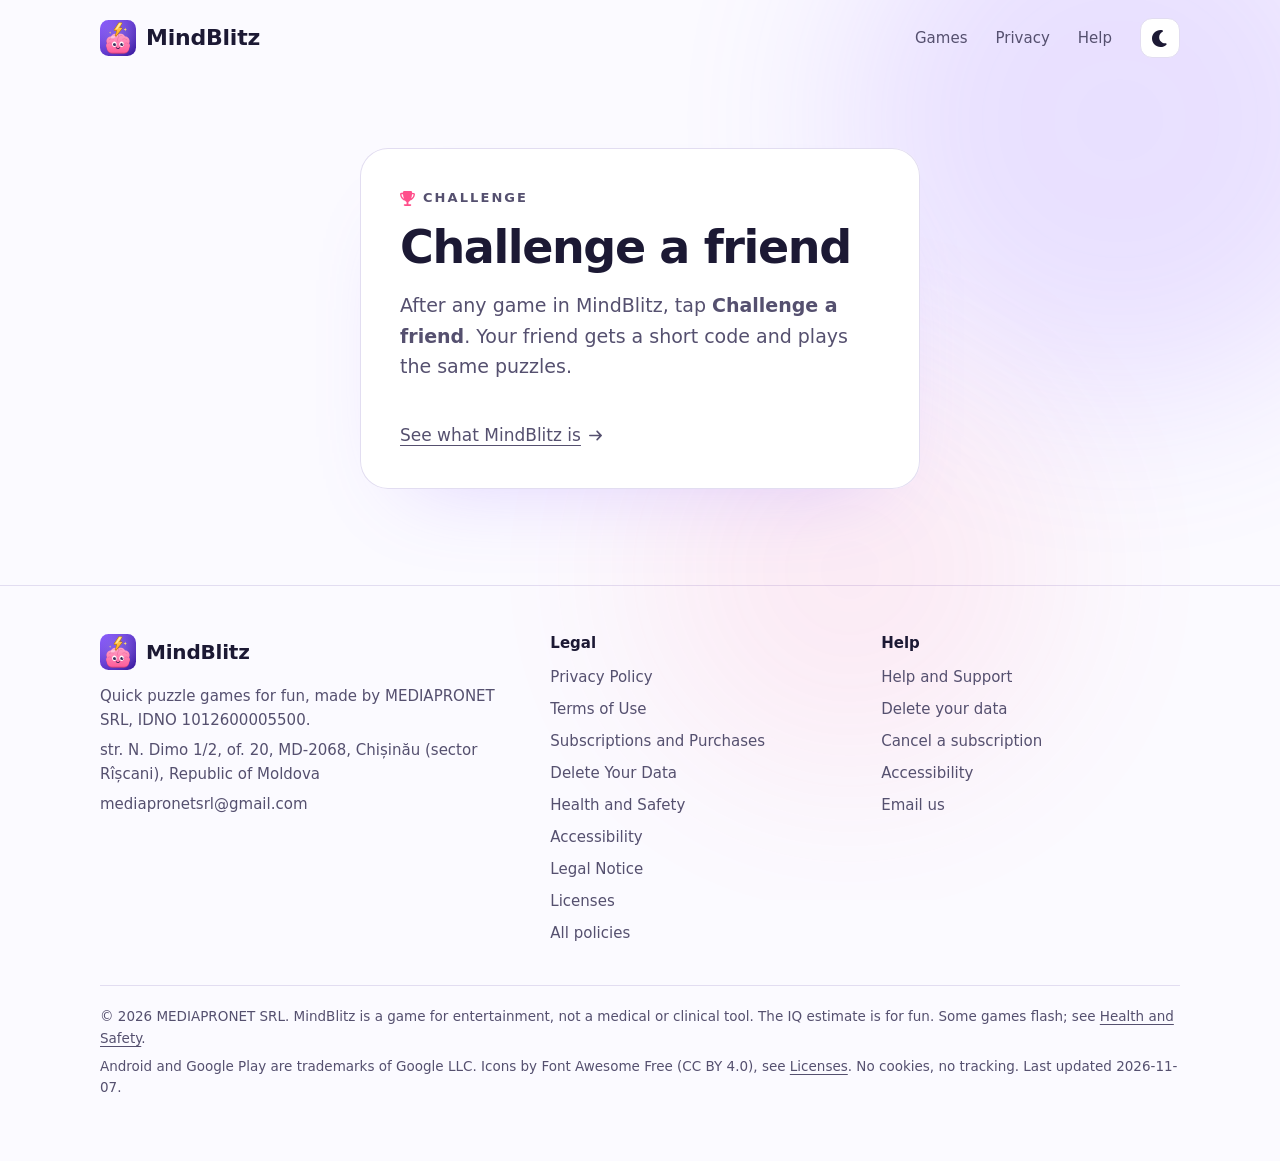
==== c/index.html @ 24a55ddc "Update website" ====
<!doctype html>
<html lang="en"><head><meta charset="utf-8"><meta name="viewport" content="width=device-width,initial-scale=1">
<meta http-equiv="Content-Security-Policy" content="default-src 'self'; script-src 'self'; style-src 'self'; img-src 'self'; font-src 'self'; connect-src 'none'; object-src 'none'; base-uri 'self'; form-action 'none'">
<meta name="referrer" content="strict-origin-when-cross-origin">
<title>A MindBlitz challenge</title><meta name="description" content="A friend challenged you to beat their score in MindBlitz. Same puzzles, same time.">
<link rel="canonical" href="https://sergiupogor.github.io/mindblitz-app/c/">
<meta name="color-scheme" content="dark light">
<meta name="theme-color" content="#0f0b1e" media="(prefers-color-scheme: dark)"><meta name="theme-color" content="#fbfaff" media="(prefers-color-scheme: light)">
<link rel="icon" href="../assets/favicon.svg" type="image/svg+xml"><link rel="icon" href="../assets/favicon.png" type="image/png" sizes="64x64"><link rel="apple-touch-icon" href="../assets/icon-192.png">
<meta property="og:type" content="website"><meta property="og:site_name" content="MindBlitz"><meta property="og:title" content="A MindBlitz challenge">
<meta property="og:description" content="A friend challenged you to beat their score in MindBlitz. Same puzzles, same time."><meta property="og:url" content="https://sergiupogor.github.io/mindblitz-app/c/"><meta property="og:image" content="https://sergiupogor.github.io/mindblitz-app/assets/og.png">
<meta property="og:image:width" content="1024"><meta property="og:image:height" content="500"><meta property="og:image:alt" content="MindBlitz: brain games, IQ Challenge and a Daily Blitz">
<meta name="twitter:card" content="summary_large_image">
<link rel="stylesheet" href="../styles.css"><script src="../theme.js"></script><meta name="robots" content="noindex"><script src="../c/challenge.js" defer></script>
</head>
<body class="challenge-page"><a class="skip" href="#main">Skip to content</a>
<div class="glow" aria-hidden="true"></div>
<div class="wrap"><header class="top"><a class="brand" href="../" aria-label="MindBlitz home"><span class="mark"><img src="../assets/favicon.svg" alt="" width="36" height="36"></span>MindBlitz</a>
<nav aria-label="Main"><a class="hide-sm" href="../#games">Games</a><a href="../privacy.html">Privacy</a><a href="../support.html">Help</a>
<button type="button" class="theme" id="theme" aria-label="Switch theme" title="Switch theme"><svg class="ic moon" aria-hidden="true" focusable="false" viewBox="0 0 512 512"><path fill="currentColor" d="M256 0C114.6 0 0 114.6 0 256S114.6 512 256 512c68.8 0 131.3-27.2 177.3-71.4 7.3-7 9.4-17.9 5.3-27.1s-13.7-14.9-23.8-14.1c-4.9 .4-9.8 .6-14.8 .6-101.6 0-184-82.4-184-184 0-72.1 41.5-134.6 102.1-164.8 9.1-4.5 14.3-14.3 13.1-24.4S322.6 8.5 312.7 6.3C294.4 2.2 275.4 0 256 0z"/></svg><svg class="ic sun" aria-hidden="true" focusable="false" viewBox="0 0 576 512"><path fill="currentColor" d="M288-32c8.4 0 16.3 4.4 20.6 11.7L364.1 72.3 468.9 46c8.2-2 16.9 .4 22.8 6.3S500 67 498 75.1l-26.3 104.7 92.7 55.5c7.2 4.3 11.7 12.2 11.7 20.6s-4.4 16.3-11.7 20.6L471.7 332.1 498 436.8c2 8.2-.4 16.9-6.3 22.8S477 468 468.9 466l-104.7-26.3-55.5 92.7c-4.3 7.2-12.2 11.7-20.6 11.7s-16.3-4.4-20.6-11.7L211.9 439.7 107.2 466c-8.2 2-16.8-.4-22.8-6.3S76 445 78 436.8l26.2-104.7-92.6-55.5C4.4 272.2 0 264.4 0 256s4.4-16.3 11.7-20.6L104.3 179.9 78 75.1c-2-8.2 .3-16.8 6.3-22.8S99 44 107.2 46l104.7 26.2 55.5-92.6 1.8-2.6c4.5-5.7 11.4-9.1 18.8-9.1zm0 144a144 144 0 1 0 0 288 144 144 0 1 0 0-288zm0 240a96 96 0 1 1 0-192 96 96 0 1 1 0 192z"/></svg></button></nav></header>
<main id="main" class="ch-main">
  <section class="ch-card" id="ch-card" aria-live="polite">
    <p class="kicker ch-kind">
      <span id="sk-memory" class="ch-ic memory" hidden><svg class="ic" aria-hidden="true" focusable="false" viewBox="0 0 512 512"><path fill="currentColor" d="M120 56c0-30.9 25.1-56 56-56l24 0c17.7 0 32 14.3 32 32l0 448c0 17.7-14.3 32-32 32l-32 0c-29.8 0-54.9-20.4-62-48-.7 0-1.3 0-2 0-44.2 0-80-35.8-80-80 0-18 6-34.6 16-48-19.4-14.6-32-37.8-32-64 0-30.9 17.6-57.8 43.2-71.1-7.1-12-11.2-26-11.2-40.9 0-44.2 35.8-80 80-80l0-24zm272 0l0 24c44.2 0 80 35.8 80 80 0 15-4.1 29-11.2 40.9 25.7 13.3 43.2 40.1 43.2 71.1 0 26.2-12.6 49.4-32 64 10 13.4 16 30 16 48 0 44.2-35.8 80-80 80-.7 0-1.3 0-2 0-7.1 27.6-32.2 48-62 48l-32 0c-17.7 0-32-14.3-32-32l0-448c0-17.7 14.3-32 32-32l24 0c30.9 0 56 25.1 56 56z"/></svg></span><span id="sk-speed" class="ch-ic speed" hidden><svg class="ic" aria-hidden="true" focusable="false" viewBox="0 0 448 512"><path fill="currentColor" d="M338.8-9.9c11.9 8.6 16.3 24.2 10.9 37.8L271.3 224 416 224c13.5 0 25.5 8.4 30.1 21.1s.7 26.9-9.6 35.5l-288 240c-11.3 9.4-27.4 9.9-39.3 1.3s-16.3-24.2-10.9-37.8L176.7 288 32 288c-13.5 0-25.5-8.4-30.1-21.1s-.7-26.9 9.6-35.5l288-240c11.3-9.4 27.4-9.9 39.3-1.3z"/></svg></span><span id="sk-math" class="ch-ic math" hidden><svg class="ic" aria-hidden="true" focusable="false" viewBox="0 0 384 512"><path fill="currentColor" d="M64 0C28.7 0 0 28.7 0 64L0 448c0 35.3 28.7 64 64 64l256 0c35.3 0 64-28.7 64-64l0-384c0-35.3-28.7-64-64-64L64 0zM96 64l192 0c17.7 0 32 14.3 32 32l0 32c0 17.7-14.3 32-32 32L96 160c-17.7 0-32-14.3-32-32l0-32c0-17.7 14.3-32 32-32zm16 168a24 24 0 1 1 -48 0 24 24 0 1 1 48 0zm80 24a24 24 0 1 1 0-48 24 24 0 1 1 0 48zm128-24a24 24 0 1 1 -48 0 24 24 0 1 1 48 0zM88 352a24 24 0 1 1 0-48 24 24 0 1 1 0 48zm128-24a24 24 0 1 1 -48 0 24 24 0 1 1 48 0zm80 24a24 24 0 1 1 0-48 24 24 0 1 1 0 48zM64 424c0-13.3 10.7-24 24-24l112 0c13.3 0 24 10.7 24 24s-10.7 24-24 24L88 448c-13.3 0-24-10.7-24-24zm232-24c13.3 0 24 10.7 24 24s-10.7 24-24 24-24-10.7-24-24 10.7-24 24-24z"/></svg></span><span id="sk-logic" class="ch-ic logic" hidden><svg class="ic" aria-hidden="true" focusable="false" viewBox="0 0 512 512"><path fill="currentColor" d="M224 0c35.3 0 64 21.5 64 48 0 10.4-4.4 20-12 27.9-6.6 6.9-12 15.3-12 24.9 0 15 12.2 27.2 27.2 27.2l44.8 0c26.5 0 48 21.5 48 48l0 44.8c0 15 12.2 27.2 27.2 27.2 9.5 0 18-5.4 24.9-12 7.9-7.5 17.5-12 27.9-12 26.5 0 48 28.7 48 64s-21.5 64-48 64c-10.4 0-20.1-4.4-27.9-12-6.9-6.6-15.3-12-24.9-12-15 0-27.2 12.2-27.2 27.2L384 464c0 26.5-21.5 48-48 48l-56.8 0c-12.8 0-23.2-10.4-23.2-23.2 0-9.2 5.8-17.3 13.2-22.8 11.6-8.7 18.8-20.7 18.8-34 0-26.5-28.7-48-64-48s-64 21.5-64 48c0 13.3 7.2 25.3 18.8 34 7.4 5.5 13.2 13.5 13.2 22.8 0 12.8-10.4 23.2-23.2 23.2L48 512c-26.5 0-48-21.5-48-48L0 343.2c0-12.8 10.4-23.2 23.2-23.2 9.2 0 17.3 5.8 22.8 13.2 8.7 11.6 20.7 18.8 34 18.8 26.5 0 48-28.7 48-64s-21.5-64-48-64c-13.3 0-25.3 7.2-34 18.8-5.5 7.4-13.5 13.2-22.8 13.2-12.8 0-23.2-10.4-23.2-23.2L0 176c0-26.5 21.5-48 48-48l108.8 0c15 0 27.2-12.2 27.2-27.2 0-9.5-5.4-18-12-24.9-7.5-7.9-12-17.5-12-27.9 0-26.5 28.7-48 64-48z"/></svg></span><span id="sk-focus" class="ch-ic focus" hidden><svg class="ic" aria-hidden="true" focusable="false" viewBox="0 0 512 512"><path fill="currentColor" d="M448 256a192 192 0 1 0 -384 0 192 192 0 1 0 384 0zM0 256a256 256 0 1 1 512 0 256 256 0 1 1 -512 0zm256 80a80 80 0 1 0 0-160 80 80 0 1 0 0 160zm0-224a144 144 0 1 1 0 288 144 144 0 1 1 0-288zM224 256a32 32 0 1 1 64 0 32 32 0 1 1 -64 0z"/></svg></span><span id="sk-blitz" class="ch-ic blitz" hidden><svg class="ic" aria-hidden="true" focusable="false" viewBox="0 0 448 512"><path fill="currentColor" d="M128 0c17.7 0 32 14.3 32 32l0 32 128 0 0-32c0-17.7 14.3-32 32-32s32 14.3 32 32l0 32 32 0c35.3 0 64 28.7 64 64l0 288c0 35.3-28.7 64-64 64L64 480c-35.3 0-64-28.7-64-64L0 128C0 92.7 28.7 64 64 64l32 0 0-32c0-17.7 14.3-32 32-32zm0 256c-17.7 0-32 14.3-32 32l0 64c0 17.7 14.3 32 32 32l64 0c17.7 0 32-14.3 32-32l0-64c0-17.7-14.3-32-32-32l-64 0z"/></svg></span><span id="sk-invite" class="ch-ic blitz" hidden><svg class="ic" aria-hidden="true" focusable="false" viewBox="0 0 512 512"><path fill="currentColor" d="M321.5 68.8C329.1 55.9 342.9 48 357.8 48l2.2 0c22.1 0 40 17.9 40 40s-17.9 40-40 40l-73.3 0 34.8-59.2zm-131 0l34.8 59.2-73.3 0c-22.1 0-40-17.9-40-40s17.9-40 40-40l2.2 0c14.9 0 28.8 7.9 36.3 20.8zm89.6-24.3l-24.1 41-24.1-41C215.7 16.9 186.1 0 154.2 0L152 0c-48.6 0-88 39.4-88 88 0 14.4 3.5 28 9.6 40L32 128c-17.7 0-32 14.3-32 32l0 32c0 17.7 14.3 32 32 32l448 0c17.7 0 32-14.3 32-32l0-32c0-17.7-14.3-32-32-32l-41.6 0c6.1-12 9.6-25.6 9.6-40 0-48.6-39.4-88-88-88l-2.2 0c-31.9 0-61.5 16.9-77.7 44.4zM480 272l-200 0 0 208 136 0c35.3 0 64-28.7 64-64l0-144zm-248 0l-200 0 0 144c0 35.3 28.7 64 64 64l136 0 0-208z"/></svg></span>
      <span id="ch-skill">Challenge</span>
    </p>
    <h1 id="ch-title">A friend challenges you</h1>
    <div class="ch-hero" id="ch-hero"><b id="ch-score">0</b><span id="ch-what"></span></div>
    <p class="intro ch-line" id="ch-line">Same puzzles, same time. Can you beat them?</p>
    <div class="ch-code-row"><code id="ch-code" class="ch-code">MB-</code><button type="button" class="ch-copy" id="ch-copy">Copy code</button></div>
    <div class="ch-actions">
      <a class="go ch-open" id="ch-open" href="#"><svg class="ic" aria-hidden="true" focusable="false" viewBox="0 0 448 512"><path fill="currentColor" d="M91.2 36.9c-12.4-6.8-27.4-6.5-39.6 .7S32 57.9 32 72l0 368c0 14.1 7.5 27.2 19.6 34.4s27.2 7.5 39.6 .7l336-184c12.8-7 20.8-20.5 20.8-35.1s-8-28.1-20.8-35.1l-336-184z"/></svg>Open in MindBlitz</a>
      <span class="play soon"><svg class="ic" aria-hidden="true" focusable="false" viewBox="0 0 512 512"><path fill="currentColor" d="M256 0a256 256 0 1 1 0 512 256 256 0 1 1 0-512zM232 120l0 136c0 8 4 15.5 10.7 20l96 64c11 7.4 25.9 4.4 33.3-6.7s4.4-25.9-6.7-33.3L280 243.2 280 120c0-13.3-10.7-24-24-24s-24 10.7-24 24z"/></svg><span><small>Coming soon to</small><b>Google Play</b></span></span>
    </div>
    <p class="ch-phone" id="ch-phone" hidden><svg class="ic" aria-hidden="true" focusable="false" viewBox="0 0 384 512"><path fill="currentColor" d="M16 64C16 28.7 44.7 0 80 0L304 0c35.3 0 64 28.7 64 64l0 384c0 35.3-28.7 64-64 64L80 512c-35.3 0-64-28.7-64-64L16 64zM128 440c0 13.3 10.7 24 24 24l80 0c13.3 0 24-10.7 24-24s-10.7-24-24-24l-80 0c-13.3 0-24 10.7-24 24zM304 64l-224 0 0 304 224 0 0-304z"/></svg>Open this page on your Android phone, or type the code in the app.</p>
    <ol class="ch-steps">
      <li>Install MindBlitz on your Android phone.</li>
      <li>Open the <b>Challenges</b> tab and find <b>Got a challenge code?</b></li>
      <li>Type or paste the code above and play.</li>
    </ol>
    <p class="ch-fine">The code holds the game, the puzzles and the score, so the app works offline. Nothing is sent to us.</p>
  </section>
  <section class="ch-card" id="ch-bad" hidden>
    <p class="kicker"><svg class="ic" aria-hidden="true" focusable="false" viewBox="0 0 512 512"><path fill="currentColor" d="M256 512a256 256 0 1 0 0-512 256 256 0 1 0 0 512zM167 167c9.4-9.4 24.6-9.4 33.9 0l55 55 55-55c9.4-9.4 24.6-9.4 33.9 0s9.4 24.6 0 33.9l-55 55 55 55c9.4 9.4 9.4 24.6 0 33.9s-24.6 9.4-33.9 0l-55-55-55 55c-9.4 9.4-24.6 9.4-33.9 0s-9.4-24.6 0-33.9l55-55-55-55c-9.4-9.4-9.4-24.6 0-33.9z"/></svg>Challenge</p>
    <h1>This code doesn't look right</h1>
    <p class="intro">A letter may be missing or mistyped. Ask your friend to send it again, or type it in the app under Challenges.</p>
    <a class="textlink" href="../">See what MindBlitz is <svg class="ic" aria-hidden="true" focusable="false" viewBox="0 0 512 512"><path fill="currentColor" d="M502.6 278.6c12.5-12.5 12.5-32.8 0-45.3l-160-160c-12.5-12.5-32.8-12.5-45.3 0s-12.5 32.8 0 45.3L402.7 224 32 224c-17.7 0-32 14.3-32 32s14.3 32 32 32l370.7 0-105.4 105.4c-12.5 12.5-12.5 32.8 0 45.3s32.8 12.5 45.3 0l160-160z"/></svg></a>
  </section>
  <section class="ch-card" id="ch-empty" hidden>
    <p class="kicker"><svg class="ic" aria-hidden="true" focusable="false" viewBox="0 0 512 512"><path fill="currentColor" d="M144.3 0l224 0c26.5 0 48.1 21.8 47.1 48.2-.2 5.3-.4 10.6-.7 15.8l49.6 0c26.1 0 49.1 21.6 47.1 49.8-7.5 103.7-60.5 160.7-118 190.5-15.8 8.2-31.9 14.3-47.2 18.8-20.2 28.6-41.2 43.7-57.9 51.8l0 73.1 64 0c17.7 0 32 14.3 32 32s-14.3 32-32 32l-192 0c-17.7 0-32-14.3-32-32s14.3-32 32-32l64 0 0-73.1c-16-7.7-35.9-22-55.3-48.3-18.4-4.8-38.4-12.1-57.9-23.1-54.1-30.3-102.9-87.4-109.9-189.9-1.9-28.1 21-49.7 47.1-49.7l49.6 0c-.3-5.2-.5-10.4-.7-15.8-1-26.5 20.6-48.2 47.1-48.2zM101.5 112l-52.4 0c6.2 84.7 45.1 127.1 85.2 149.6-14.4-37.3-26.3-86-32.8-149.6zM380 256.8c40.5-23.8 77.1-66.1 83.3-144.8L411 112c-6.2 60.9-17.4 108.2-31 144.8z"/></svg>Challenge</p>
    <h1>Challenge a friend</h1>
    <p class="intro">After any game in MindBlitz, tap <b>Challenge a friend</b>. Your friend gets a short code and plays the same puzzles.</p>
    <a class="textlink" href="../">See what MindBlitz is <svg class="ic" aria-hidden="true" focusable="false" viewBox="0 0 512 512"><path fill="currentColor" d="M502.6 278.6c12.5-12.5 12.5-32.8 0-45.3l-160-160c-12.5-12.5-32.8-12.5-45.3 0s-12.5 32.8 0 45.3L402.7 224 32 224c-17.7 0-32 14.3-32 32s14.3 32 32 32l370.7 0-105.4 105.4c-12.5 12.5-12.5 32.8 0 45.3s32.8 12.5 45.3 0l160-160z"/></svg></a>
  </section>
</main></div>
<footer class="site"><div class="wrap"><div class="cols">
<div class="about"><a class="brand" href="../"><span class="mark"><img src="../assets/favicon.svg" alt="" width="36" height="36"></span>MindBlitz</a>
<p>Quick puzzle games for fun, made by MEDIAPRONET SRL, IDNO 1012600005500.</p>
<p>str. N. Dimo 1/2, of. 20, MD-2068, Chișinău (sector Rîșcani), Republic of Moldova</p>
<p><a href="mailto:mediapronetsrl@gmail.com">mediapronetsrl@gmail.com</a></p></div>
<nav aria-label="Legal"><h2>Legal</h2><ul><li><a href="../privacy.html">Privacy Policy</a></li><li><a href="../terms.html">Terms of Use</a></li><li><a href="../subscriptions.html">Subscriptions and Purchases</a></li><li><a href="../data-deletion.html">Delete Your Data</a></li><li><a href="../safety.html">Health and Safety</a></li><li><a href="../accessibility.html">Accessibility</a></li><li><a href="../imprint.html">Legal Notice</a></li><li><a href="../licenses.html">Licenses</a></li><li><a href="../legal.html">All policies</a></li></ul></nav>
<nav aria-label="Help"><h2>Help</h2><ul><li><a href="../support.html">Help and Support</a></li><li><a href="../data-deletion.html">Delete your data</a></li><li><a href="../subscriptions.html#how-to-cancel">Cancel a subscription</a></li><li><a href="../accessibility.html">Accessibility</a></li><li><a href="mailto:mediapronetsrl@gmail.com">Email us</a></li></ul></nav>
</div>
<div class="fine"><p>© 2026 MEDIAPRONET SRL. MindBlitz is a game for entertainment, not a medical or clinical tool. The IQ estimate is for fun. Some games flash; see <a href="../safety.html">Health and Safety</a>.</p>
<p>Android and Google Play are trademarks of Google LLC. Icons by Font Awesome Free (CC BY 4.0), see <a href="../licenses.html">Licenses</a>. No cookies, no tracking. Last updated 2026-11-07.</p></div>
</div></footer>
</body></html>
---- styles.css ----
/* MindBlitz website. Dark and light themes: follows the device, or the visitor's choice (theme.js sets data-theme). */
:root{
  --bg:#0f0b1e;--bg-2:#1c1633;--bg-3:#2a2148;
  --text:#f7f5ff;--muted:#b4add6;--line:rgba(247,245,255,.13);
  --link:#cdb0ff;--ok:#3ddc84;--focus:#ffb020;
  --purple:#8b5cff;--pink:#ff4f8b;--gold:#ffb020;--green:#22c55e;--sky:#38bdf8;--red:#ef4444;
  --memory:#b49bff;--speed:#ffb020;--math:#3ddc84;--logic:#56c8ff;--focus-c:#ff77a5;
  --brand:linear-gradient(120deg,var(--purple),var(--pink));
  --glow:.45;--shadow:rgba(139,92,255,.55);
  --display:ui-rounded,"SF Pro Rounded",system-ui,-apple-system,"Segoe UI",Roboto,sans-serif;
  --body:system-ui,-apple-system,"Segoe UI",Roboto,"Helvetica Neue",Arial,sans-serif;
  --gutter:clamp(16px,4vw,40px);
  color-scheme:dark;
}
@media (prefers-color-scheme:light){
  :root:not([data-theme="dark"]){
    --bg:#fbfaff;--bg-2:#ffffff;--bg-3:#eeeaf9;
    --text:#1c1934;--muted:#55506f;--line:#e2ddf1;
    --link:#5b21c8;--ok:#13703a;--focus:#5b21c8;
    --memory:#6234d6;--speed:#985600;--math:#13703a;--logic:#035f92;--focus-c:#b3124f;
    --glow:.16;--shadow:rgba(139,92,255,.28);
    color-scheme:light;
  }
}
:root[data-theme="light"]{
  --bg:#fbfaff;--bg-2:#ffffff;--bg-3:#eeeaf9;
  --text:#1c1934;--muted:#55506f;--line:#e2ddf1;
  --link:#5b21c8;--ok:#13703a;--focus:#5b21c8;
  --memory:#6234d6;--speed:#985600;--math:#13703a;--logic:#035f92;--focus-c:#b3124f;
  --glow:.16;--shadow:rgba(139,92,255,.28);
  color-scheme:light;
}

*,*::before,*::after{box-sizing:border-box}
html{-webkit-text-size-adjust:100%;scroll-behavior:smooth}
body{margin:0;background:var(--bg);color:var(--text);font:17px/1.6 var(--body);overflow-x:hidden}
img{max-width:100%;display:block}
a{color:inherit}
.ic{width:1em;height:1em;flex:none;vertical-align:-.125em;fill:currentColor}
:focus-visible{outline:3px solid var(--focus);outline-offset:3px;border-radius:6px}
.skip{position:absolute;left:-999px;top:8px;background:var(--gold);color:#0f0b1e;padding:8px 14px;border-radius:8px;font-weight:700;z-index:9}
.skip:focus{left:8px}
.wrap{position:relative;max-width:1160px;margin:0 auto;padding:0 var(--gutter)}
.glow{position:absolute;inset:0 0 auto;height:900px;pointer-events:none;overflow:hidden}
.glow::before,.glow::after{content:"";position:absolute;border-radius:50%;filter:blur(90px);opacity:var(--glow)}
.glow::before{width:560px;height:560px;right:-120px;top:-160px;background:var(--purple)}
.glow::after{width:420px;height:420px;right:220px;top:360px;background:var(--pink);opacity:calc(var(--glow) * .55)}

/* Header */
.top{display:flex;align-items:center;justify-content:space-between;gap:12px;padding:18px 0}
.brand{display:inline-flex;align-items:center;gap:10px;text-decoration:none;font:800 22px/1 var(--display);letter-spacing:-.01em;color:var(--text)}
.mark{width:36px;height:36px;display:grid;place-items:center;flex:none}
.mark img{width:36px;height:36px;display:block}
.top nav{display:flex;align-items:center;gap:clamp(10px,3vw,28px);font-size:15px}
.top nav a{text-decoration:none;color:var(--muted);padding:6px 0}
.top nav a:hover,.top nav a[aria-current]{color:var(--text)}
.theme{display:grid;place-items:center;width:40px;height:40px;border-radius:12px;border:1px solid var(--line);background:var(--bg-2);color:var(--text);cursor:pointer;font-size:17px}
.theme:hover{border-color:var(--muted)}
.theme .sun{display:none}
:root[data-theme="dark"] .theme .moon{display:none}
:root[data-theme="dark"] .theme .sun{display:block}
@media (prefers-color-scheme:dark){
  :root:not([data-theme="light"]) .theme .moon{display:none}
  :root:not([data-theme="light"]) .theme .sun{display:block}
}

/* Hero */
.hero{display:grid;grid-template-columns:minmax(0,1.15fr) minmax(0,.85fr);gap:clamp(32px,6vw,80px);align-items:center;padding:clamp(24px,6vw,72px) 0 clamp(48px,8vw,96px)}
.kicker{display:flex;align-items:center;gap:8px;margin:0 0 14px;font-size:13px;font-weight:700;letter-spacing:.16em;text-transform:uppercase;color:var(--muted)}
.kicker .ic{color:var(--pink);font-size:15px}
.hero h1{font:900 clamp(42px,7.2vw,88px)/1 var(--display);letter-spacing:-.035em;margin:0 0 24px}
.grad{background:var(--brand);-webkit-background-clip:text;background-clip:text;color:transparent}
.lede{font-size:clamp(18px,2vw,21px);color:var(--muted);max-width:34em;margin:0 0 32px}
.cta{display:flex;flex-wrap:wrap;align-items:center;gap:14px 22px}
.play{display:inline-flex;align-items:center;gap:12px;padding:12px 20px 12px 16px;border-radius:14px;background:var(--text);color:var(--bg);text-decoration:none;font-weight:700}
.play .ic{font-size:24px}
.play small{display:block;font-size:12px;font-weight:600;opacity:.75;line-height:1.1}
.play b{display:block;font-size:18px;line-height:1.2}
.play.soon{background:transparent;color:var(--text);box-shadow:inset 0 0 0 1.5px var(--line)}
.textlink{color:var(--muted);text-underline-offset:4px;display:inline-flex;align-items:center;gap:8px}
.textlink:hover{color:var(--text)}
.textlink .ic{font-size:13px}
.promises{display:flex;flex-wrap:wrap;gap:8px 22px;list-style:none;padding:0;margin:36px 0 0;color:var(--muted);font-size:15px}
.promises li{display:flex;align-items:center;gap:8px}
.promises .ic{color:var(--ok)}

/* Playable Color Clash in a phone: always dark, like the app */
.stage{display:flex;justify-content:center}
.phone{--bg:#0f0b1e;--bg-3:#2a2148;--text:#f7f5ff;--muted:#b4add6;--line:rgba(247,245,255,.13);color:var(--text);
  width:min(320px,80vw);aspect-ratio:9/17;border-radius:40px;padding:9px;background:#05040b;box-shadow:0 0 0 1px rgba(255,255,255,.08),0 40px 90px -30px var(--shadow)}
.screen{position:relative;height:100%;border-radius:32px;overflow:hidden;background:var(--bg);container-type:inline-size}
.clash{display:flex;flex-direction:column;padding:8cqw 7cqw}
.clash.good{animation:good .35s}
.clash.bad{animation:bad .35s}
@keyframes good{from{box-shadow:inset 0 0 0 4px var(--green)}}
@keyframes bad{from{box-shadow:inset 0 0 0 4px var(--red)}}
.clash-top{display:flex;justify-content:space-between;align-items:center;color:var(--muted);font-weight:600;font-size:5cqw}
.clash-top b{color:var(--text);font:900 9cqw/1 var(--display)}
.clash-bar{height:2.4cqw;border-radius:99px;background:var(--bg-3);margin:4cqw 0 0;overflow:hidden}
.clash-bar i{display:block;height:100%;background:var(--purple);transform-origin:left}
.clash-q{margin:auto 0 0;text-align:center;color:var(--muted);font-size:4.6cqw}
.clash-q b{color:var(--text)}
.clash-word{margin:5cqw 0 auto;text-align:center;font:900 15cqw/1.1 var(--display);letter-spacing:-.02em}
.ink-green{color:#22c55e}
.clash-word.pop{animation:pop .25s cubic-bezier(.2,1.5,.4,1)}
@keyframes pop{from{transform:scale(.8);opacity:.3}}
.clash-btns{display:grid;grid-template-columns:1fr 1fr;gap:3.5cqw}
.clash-btns button{font:800 6.4cqw/1 var(--display);color:#fff;padding:7cqw 0;border-radius:5cqw;border:1px solid var(--line);cursor:pointer;transition:transform .12s}
.clash-btns .no{background:#3d1a2a}
.clash-btns .yes{background:#143728}
.clash-btns button:active:not(:disabled){transform:scale(.94)}
.clash-btns button:disabled{cursor:default}
.clash-cover{position:absolute;inset:0;display:flex;flex-direction:column;align-items:center;justify-content:center;text-align:center;padding:10cqw;background:rgba(15,11,30,.88);-webkit-backdrop-filter:blur(6px);backdrop-filter:blur(6px)}
.clash-cover[hidden]{display:none}
.clash-title{margin:0 0 3cqw;font:900 9cqw/1.1 var(--display)}
.clash-sub{margin:0 0 8cqw;color:var(--muted);font-size:4.6cqw;line-height:1.45}
.go{font:800 6cqw/1 var(--display);color:#fff;background:var(--brand);border:0;border-radius:5cqw;padding:5cqw 12cqw;cursor:pointer}

/* Sections */
section{padding:clamp(56px,9vw,112px) 0;border-top:1px solid var(--line)}
h2{font:900 clamp(30px,4.6vw,54px)/1.08 var(--display);letter-spacing:-.03em;margin:0 0 20px;max-width:16em}
.intro{color:var(--muted);font-size:clamp(17px,1.8vw,19px);max-width:36em;margin:0 0 40px}
.split{display:grid;grid-template-columns:minmax(0,1.2fr) minmax(0,.8fr);gap:clamp(32px,6vw,80px);align-items:center}
.shot{margin:0;max-width:320px;justify-self:center}
.shot img,.shots img{border-radius:24px;box-shadow:0 0 0 1px var(--line),0 30px 60px -30px rgba(255,79,139,.4);height:auto;background:#1c1633}
.result{display:inline-flex;flex-direction:column;gap:10px;padding:20px 24px;border-radius:20px;background:var(--bg-2);box-shadow:inset 0 0 0 1px var(--line);font-weight:700}
.result .ic{color:var(--gold);margin-right:6px}
.tiles{display:flex;gap:8px}
.tiles i{width:34px;height:34px;border-radius:8px}
.tiles .g{background:var(--green)}
.tiles .y{background:var(--gold)}
.badge{display:inline-grid;place-items:center;width:44px;height:44px;border-radius:14px;background:color-mix(in srgb,var(--c,var(--purple)) 16%,transparent);color:var(--c,var(--purple));font-size:20px;margin-bottom:14px}
.skills{display:grid;grid-template-columns:repeat(5,minmax(0,1fr));gap:14px}
.sk{padding:20px;border-radius:20px;background:var(--bg-2);box-shadow:inset 0 3px 0 var(--c),inset 0 0 0 1px var(--line)}
.sk.memory{--c:var(--memory)}.sk.speed{--c:var(--speed)}.sk.math{--c:var(--math)}.sk.logic{--c:var(--logic)}.sk.focus{--c:var(--focus-c)}
.sk h3{margin:0 0 10px;font:800 20px/1.2 var(--display);color:var(--c)}
.sk h3 small{display:block;margin-top:2px;font:600 13px/1.3 var(--body);color:var(--muted)}
.sk ul{list-style:none;margin:0;padding:0;display:flex;flex-wrap:wrap;gap:6px}
.sk li{font-size:14px;padding:3px 10px;border-radius:99px;background:var(--bg-3);color:var(--text)}
.shots{display:grid;grid-template-columns:repeat(3,minmax(0,1fr));gap:clamp(12px,2.5vw,28px);margin-top:clamp(40px,6vw,72px);align-items:start}
.shots figure{margin:0}
.shots figcaption{margin-top:10px;font-size:14px;color:var(--muted)}
.feats{display:grid;grid-template-columns:repeat(3,minmax(0,1fr));gap:16px}
.feats>div{padding:24px;border-radius:20px;background:var(--bg-2);box-shadow:inset 0 0 0 1px var(--line)}
.feats>div:nth-child(2){--c:var(--focus-c)}.feats>div:nth-child(3){--c:var(--speed)}.feats>div:nth-child(4){--c:var(--logic)}.feats>div:nth-child(5){--c:var(--math)}.feats>div:nth-child(6){--c:var(--memory)}
.feats h3{font:800 21px/1.25 var(--display);margin:0 0 8px}
.feats p{margin:0;color:var(--muted)}
.private{display:grid;grid-template-columns:minmax(0,1fr) minmax(0,1fr);gap:clamp(32px,6vw,80px);align-items:start}
.private .links{display:flex;flex-wrap:wrap;gap:8px 24px}
.private ul{list-style:none;margin:0;padding:0}
.private li{display:flex;justify-content:space-between;align-items:center;gap:16px;padding:15px 0;border-bottom:1px solid var(--line)}
.private .what{display:flex;align-items:center;gap:12px;font-weight:600}
.private .what .ic{color:var(--muted)}
.private .where{color:var(--ok);font-weight:700;white-space:nowrap}
.faq{max-width:820px}
.faq details{border-bottom:1px solid var(--line)}
.faq summary{cursor:pointer;list-style:none;display:flex;justify-content:space-between;gap:16px;padding:20px 0;font:800 clamp(18px,2vw,21px)/1.3 var(--display)}
.faq summary::-webkit-details-marker{display:none}
.faq summary::after{content:"+";color:var(--pink);font-size:1.3em;line-height:.9;transition:transform .2s}
.faq details[open] summary::after{transform:rotate(45deg)}
.faq details p{margin:0 0 20px;color:var(--muted);max-width:44em}
.faq a{color:var(--link);text-underline-offset:3px}
.more{margin-top:32px}

/* Footer */
footer.site{border-top:1px solid var(--line);padding:48px 0 56px;color:var(--muted);font-size:15px}
footer.site .cols{display:grid;grid-template-columns:minmax(0,1.4fr) minmax(0,1fr) minmax(0,1fr);gap:32px}
footer.site h2{font:800 15px/1.3 var(--body);color:var(--text);margin:0 0 12px;letter-spacing:0}
footer.site ul{list-style:none;margin:0;padding:0}
footer.site li{margin:0 0 8px}
footer.site a{text-decoration:none}
footer.site a:hover{color:var(--text);text-decoration:underline}
footer.site p{margin:0 0 6px}
footer.site .about .brand{margin-bottom:14px;font-size:20px}
footer.site .fine{margin-top:32px;padding-top:20px;border-top:1px solid var(--line);font-size:13.5px}
footer.site .fine a{text-decoration:underline;text-underline-offset:3px}

/* Legal and help pages: readable long form */
body.doc .top{border-bottom:1px solid var(--line)}
.doc-grid{display:grid;grid-template-columns:230px minmax(0,1fr);gap:clamp(24px,5vw,72px);padding:clamp(32px,5vw,64px) 0 72px}
.doc-side{position:sticky;top:24px;align-self:start;font-size:15px}
.doc-side p{margin:0 0 10px;color:var(--muted);font-weight:600}
.doc-side ul{list-style:none;margin:0;padding:0}
.doc-side a{display:block;padding:7px 12px;margin-left:-12px;border-radius:8px;text-decoration:none;color:var(--muted)}
.doc-side a:hover{color:var(--text)}
.doc-side a[aria-current]{background:rgba(139,92,255,.16);color:var(--text);font-weight:600}
article.legal{max-width:70ch;min-width:0;overflow-wrap:break-word}
article.legal a{overflow-wrap:anywhere}
article.legal h1{font:900 clamp(32px,5vw,52px)/1.08 var(--display);letter-spacing:-.03em;margin:0 0 12px}
article.legal h2{font:800 22px/1.3 var(--display);margin:40px 0 10px;letter-spacing:-.01em;max-width:none;scroll-margin-top:16px}
article.legal li{margin:6px 0}
article.legal a{color:var(--link);text-underline-offset:3px}
article.legal .eff{color:var(--muted);margin-top:0;font-size:15px}
.hub{list-style:none;padding:0;margin:24px 0 0}
.hub a{display:block;padding:18px 0;border-bottom:1px solid var(--line);text-decoration:none}
.hub a b{display:block;font:800 20px/1.3 var(--display);color:var(--text)}
.hub a span{color:var(--muted)}
.hub a:hover b{text-decoration:underline}

@media (max-width:1020px){.skills{grid-template-columns:repeat(3,minmax(0,1fr))}.feats{grid-template-columns:repeat(2,minmax(0,1fr))}}
@media (max-width:880px){
  .hero,.split,.private{grid-template-columns:1fr}
  .doc-grid{grid-template-columns:minmax(0,1fr)}
  .doc-side{position:static}
  .doc-side ul{display:flex;flex-wrap:wrap;gap:4px 8px}
  .doc-side a{margin-left:0;padding:6px 10px}
  footer.site .cols{grid-template-columns:1fr 1fr}
  footer.site .about{grid-column:1/-1}
}
@media (max-width:620px){.skills,.feats{grid-template-columns:1fr}}
@media (max-width:560px){
  .top nav a.hide-sm{display:none}
  .shots{gap:8px}
  .shots img{border-radius:12px}
  .shots figcaption{font-size:12px}
  .private li{flex-wrap:wrap;gap:4px 16px}
}
@media (prefers-reduced-motion:reduce){
  html{scroll-behavior:auto}
  .clash.good,.clash.bad,.clash-word.pop{animation:none}
  .clash-btns button,.faq summary::after{transition:none}
}

/* Challenge page (c/): one card with the score to beat and the code */
.ch-main{display:flex;justify-content:center;padding:clamp(24px,6vw,72px) 0 clamp(48px,8vw,96px)}
.ch-card{width:100%;max-width:560px;padding:clamp(24px,5vw,40px);border-radius:28px;background:var(--bg-2);box-shadow:inset 0 0 0 1px var(--line),0 40px 90px -50px var(--shadow);border-top:0}
.ch-card[hidden]{display:none}
.ch-card h1{font:900 clamp(30px,6vw,46px)/1.08 var(--display);letter-spacing:-.03em;margin:0 0 18px}
.ch-ic{display:inline-flex;font-size:16px}
.ch-ic[hidden]{display:none}
.ch-ic.memory{color:var(--memory)}.ch-ic.speed{color:var(--speed)}.ch-ic.math{color:var(--math)}.ch-ic.logic{color:var(--logic)}.ch-ic.focus{color:var(--focus-c)}.ch-ic.blitz{color:var(--pink)}
.ch-hero{display:flex;flex-direction:column;margin:0 0 14px}
.ch-hero[hidden]{display:none}
.ch-hero b{font:900 clamp(64px,16vw,104px)/1 var(--display);letter-spacing:-.04em;background:var(--brand);-webkit-background-clip:text;background-clip:text;color:transparent}
.ch-hero span{color:var(--muted);font-weight:700;font-size:18px}
.ch-line{margin:0 0 22px}
.ch-code-row{display:flex;flex-wrap:wrap;align-items:center;gap:10px;margin:0 0 22px}
.ch-code{font:800 clamp(20px,5vw,26px)/1 ui-monospace,SFMono-Regular,Menlo,Consolas,monospace;letter-spacing:.06em;padding:14px 18px;border-radius:14px;background:var(--bg-3);color:var(--text);overflow-wrap:anywhere}
.ch-copy{font:700 15px/1 var(--body);padding:12px 16px;border-radius:12px;border:1px solid var(--line);background:transparent;color:var(--text);cursor:pointer}
.ch-copy:hover{border-color:var(--muted)}
.ch-actions{display:flex;flex-wrap:wrap;align-items:center;gap:12px 16px;margin:0 0 18px}
.ch-open{display:inline-flex;align-items:center;gap:10px;text-decoration:none;font-size:18px;padding:16px 26px;border-radius:16px}
.ch-phone{display:flex;align-items:center;gap:8px;color:var(--muted);font-size:15px;margin:0 0 18px}
.ch-phone[hidden]{display:none}
.ch-steps{margin:0 0 16px;padding-left:22px;color:var(--muted)}
.ch-steps b{color:var(--text)}
.ch-fine{margin:0;color:var(--muted);font-size:14px}
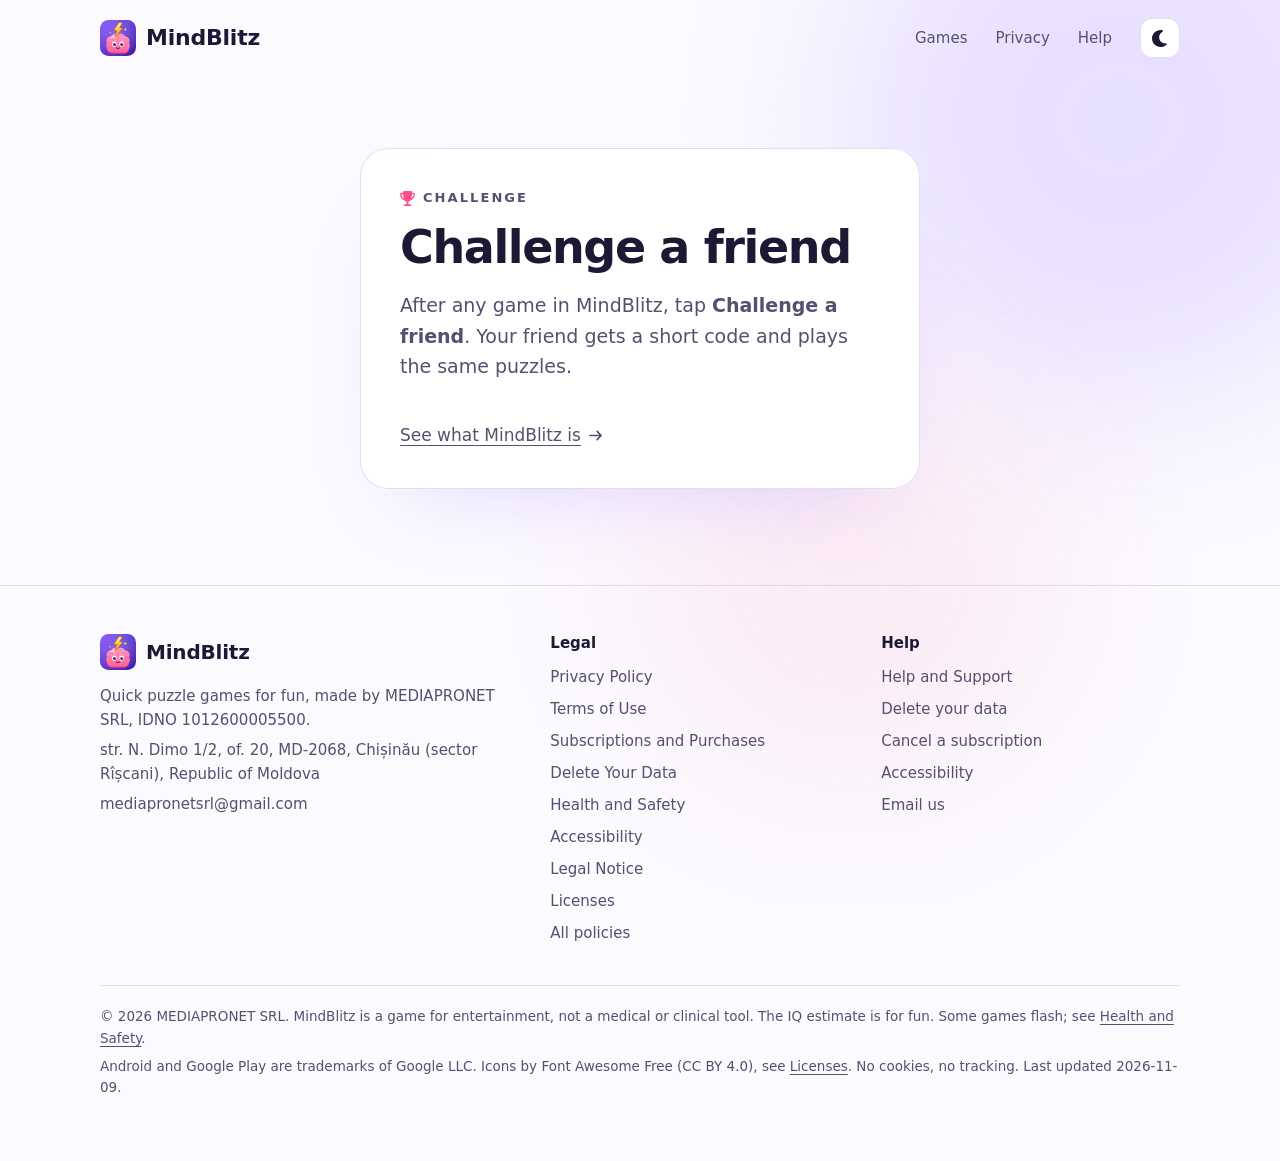
==== commit c0f6a685: "Update website" ====
--- a/c/index.html
+++ b/c/index.html
@@ -62,6 +62,6 @@
 <nav aria-label="Help"><h2>Help</h2><ul><li><a href="../support.html">Help and Support</a></li><li><a href="../data-deletion.html">Delete your data</a></li><li><a href="../subscriptions.html#how-to-cancel">Cancel a subscription</a></li><li><a href="../accessibility.html">Accessibility</a></li><li><a href="mailto:mediapronetsrl@gmail.com">Email us</a></li></ul></nav>
 </div>
 <div class="fine"><p>© 2026 MEDIAPRONET SRL. MindBlitz is a game for entertainment, not a medical or clinical tool. The IQ estimate is for fun. Some games flash; see <a href="../safety.html">Health and Safety</a>.</p>
-<p>Android and Google Play are trademarks of Google LLC. Icons by Font Awesome Free (CC BY 4.0), see <a href="../licenses.html">Licenses</a>. No cookies, no tracking. Last updated 2026-11-07.</p></div>
+<p>Android and Google Play are trademarks of Google LLC. Icons by Font Awesome Free (CC BY 4.0), see <a href="../licenses.html">Licenses</a>. No cookies, no tracking. Last updated 2026-11-09.</p></div>
 </div></footer>
 </body></html>
